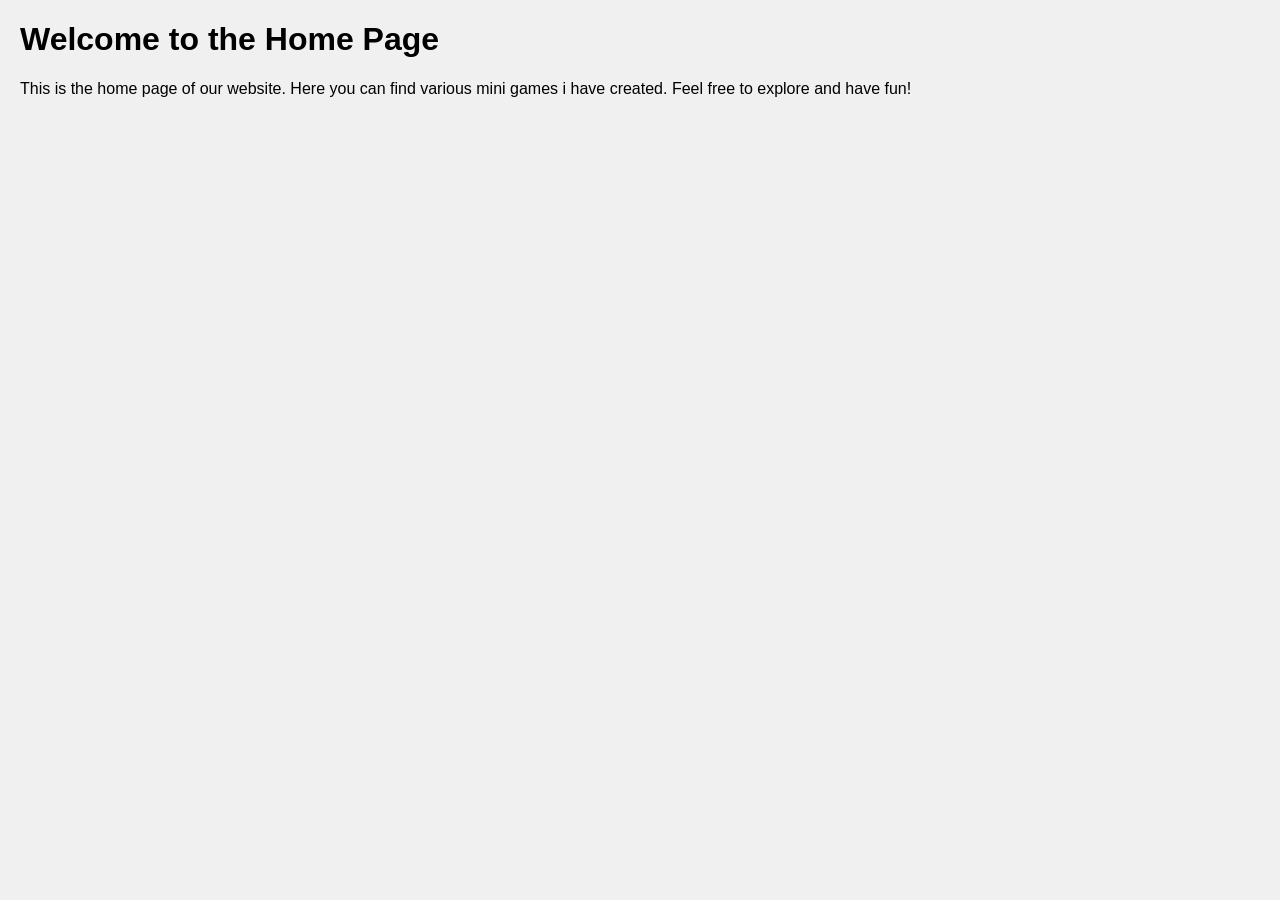
==== index.html @ ac051b62 "Homepage" ====
<!DOCTYPE html>
<html lang="en">
<head>
    <meta charset="UTF-8">
    <meta name="viewport" content="width=device-width, initial-scale=1.0">
    <title>Home page </title>
    <link rel="stylesheet" href="style.css">
</head>
<body>
    <h1>Welcome to the Home Page</h1>
    <p>This is the home page of our website. Here you can find various mini games i have created. Feel free to explore and have fun!</p>
</body>
</html>
---- style.css ----
body {
    font-family: Arial, sans-serif;
    margin: 20px;
    background-color: #f0f0f0;
}
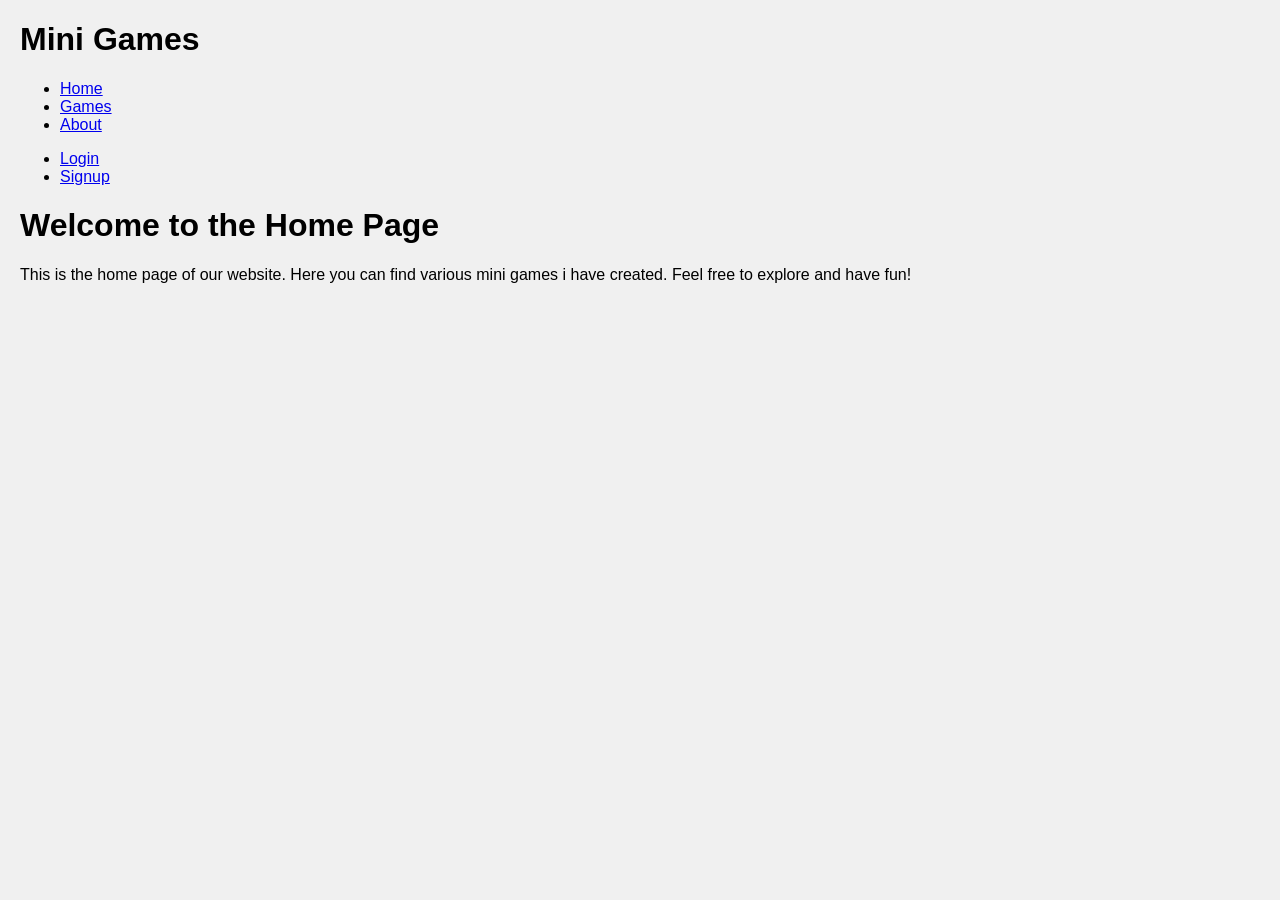
==== commit cf756336: "Home 1.0" ====
--- a/index.html
+++ b/index.html
@@ -7,7 +7,28 @@
     <link rel="stylesheet" href="style.css">
 </head>
 <body>
+    <div class="Home">
+        <div class="container">
+            <div class="header">
+               <h1>Mini Games</h1>
+                <div class="left-section">
+                    <ul>
+                        <li><a href="index.html">Home</a></li>
+                        <li><a href="games.html">Games</a></li>
+                        <li><a href="about.html">About</a></li>
+                    </ul>
+                </div>
+                <div class="right-section">
+                    <ul>
+                        <li><a href="login.html">Login</a></li>
+                        <li><a href="signup.html">Signup</a></li>
+                    </ul>
+            </div>
+            <div class="Hero-section">
     <h1>Welcome to the Home Page</h1>
     <p>This is the home page of our website. Here you can find various mini games i have created. Feel free to explore and have fun!</p>
+    </div>
+</div>  
+     </div>
 </body>
 </html>
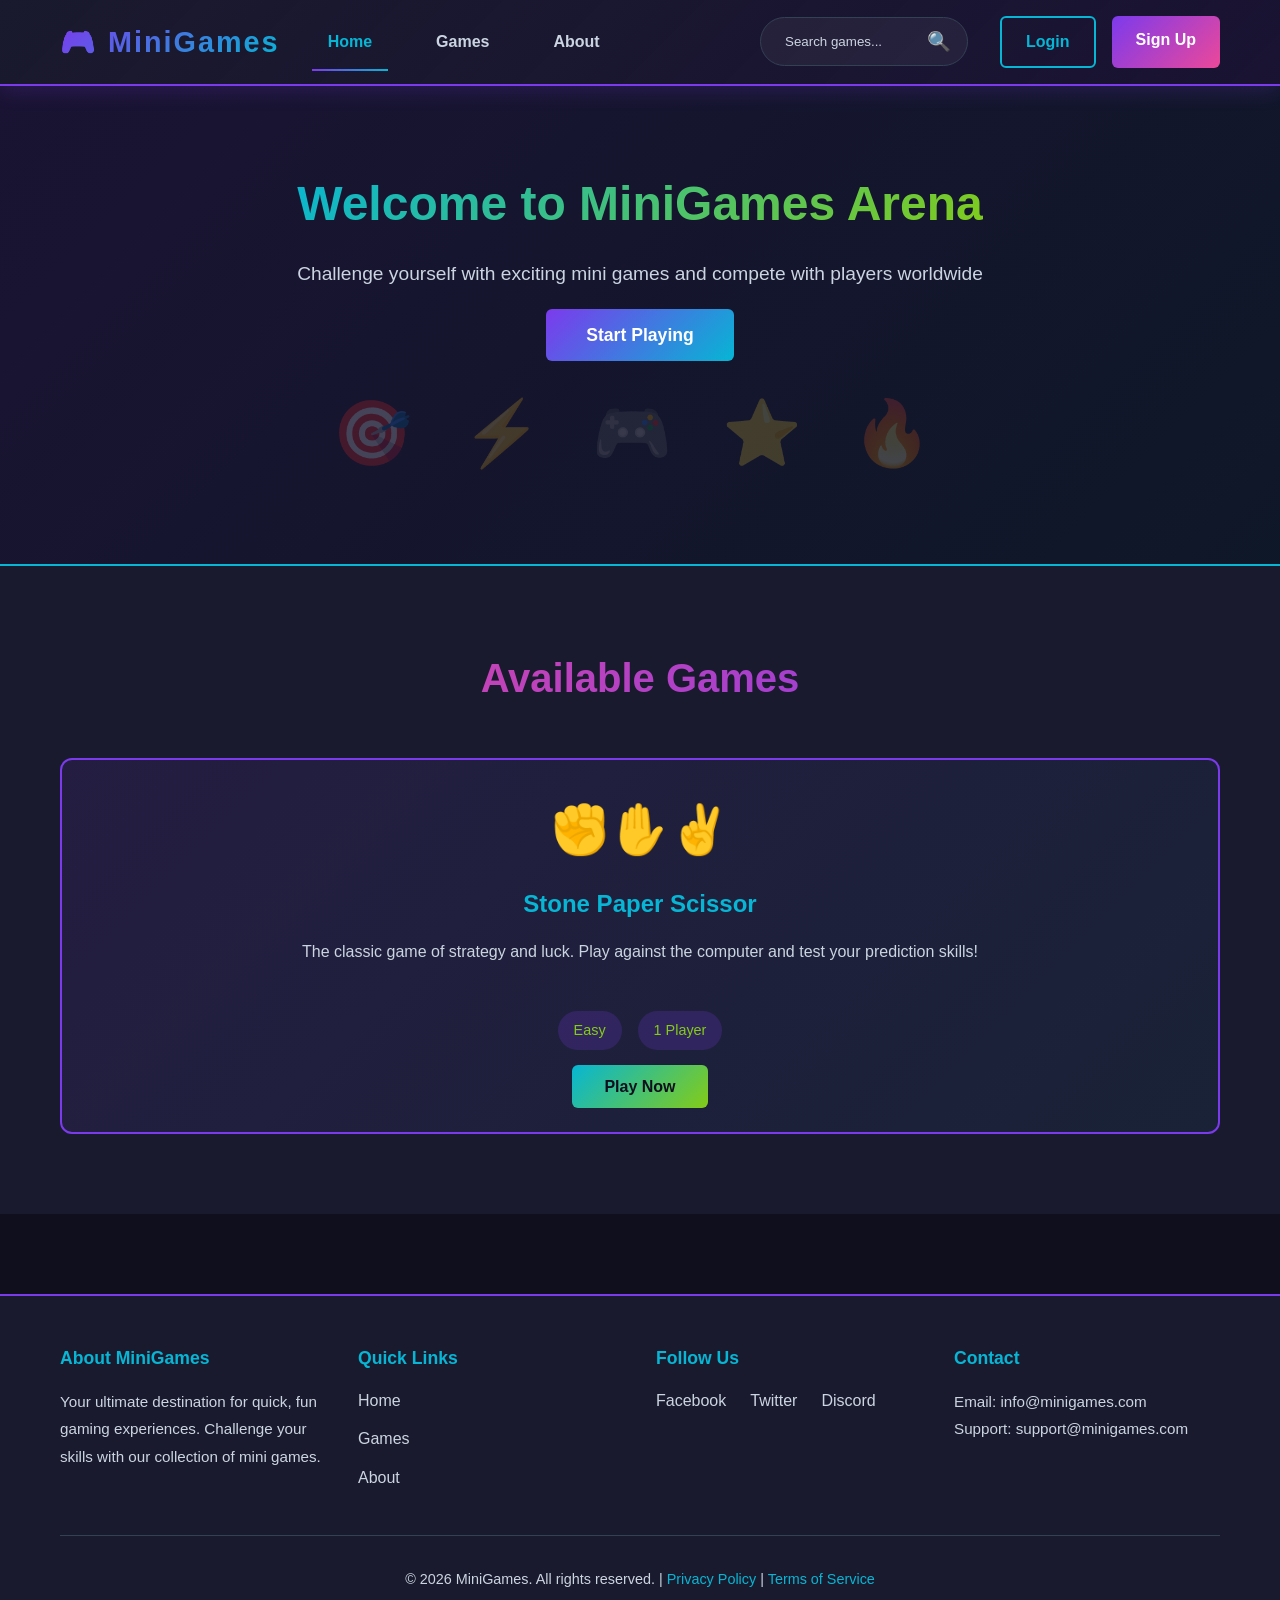
==== commit 34ccdf3c: "Home 1.1" ====
--- a/index.html
+++ b/index.html
@@ -3,32 +3,101 @@
 <head>
     <meta charset="UTF-8">
     <meta name="viewport" content="width=device-width, initial-scale=1.0">
-    <title>Home page </title>
+    <title>MiniGames - Play Epic Gaming Challenges</title>
     <link rel="stylesheet" href="style.css">
 </head>
 <body>
-    <div class="Home">
+    <!-- Navigation Header -->
+    <header class="navbar">
         <div class="container">
-            <div class="header">
-               <h1>Mini Games</h1>
-                <div class="left-section">
+            <div class="logo">
+                <h1>🎮 MiniGames</h1>
+            </div>
+            
+            <nav class="nav-menu">
+                <a href="index.html" class="nav-link active">Home</a>
+                <a href="#games" class="nav-link">Games</a>
+                <a href="#about" class="nav-link">About</a>
+            </nav>
+
+            <div class="search-bar">
+                <input type="text" placeholder="Search games..." class="search-input">
+                <button class="search-btn">🔍</button>
+            </div>
+
+            <div class="auth-buttons">
+                <a href="login.html" class="btn btn-login">Login</a>
+                <a href="signup.html" class="btn btn-signup">Sign Up</a>
+            </div>
+        </div>
+    </header>
+
+    <!-- Hero Section -->
+    <section class="hero">
+        <div class="hero-content">
+            <h2>Welcome to MiniGames Arena</h2>
+            <p>Challenge yourself with exciting mini games and compete with players worldwide</p>
+            <a href="#games" class="btn btn-primary">Start Playing</a>
+        </div>
+        <div class="hero-background">
+            🎯 ⚡ 🎮 ⭐ 🔥
+        </div>
+    </section>
+
+    <!-- Games Section -->
+    <section class="games" id="games">
+        <div class="container">
+            <h2 class="section-title">Available Games</h2>
+            <div class="games-grid">
+                <!-- Stone Paper Scissor Game Card -->
+                <div class="game-card">
+                    <div class="game-icon">✊✋✌️</div>
+                    <h3>Stone Paper Scissor</h3>
+                    <p>The classic game of strategy and luck. Play against the computer and test your prediction skills!</p>
+                    <div class="game-stats">
+                        <span class="difficulty">Easy</span>
+                        <span class="players">1 Player</span>
+                    </div>
+                    <a href="stone.html" class="btn btn-play">Play Now</a>
+                </div>
+            </div>
+        </div>
+    </section>
+
+    <!-- Footer -->
+    <footer class="footer">
+        <div class="container">
+            <div class="footer-content">
+                <div class="footer-section">
+                    <h4>About MiniGames</h4>
+                    <p>Your ultimate destination for quick, fun gaming experiences. Challenge your skills with our collection of mini games.</p>
+                </div>
+                <div class="footer-section">
+                    <h4>Quick Links</h4>
                     <ul>
                         <li><a href="index.html">Home</a></li>
-                        <li><a href="games.html">Games</a></li>
-                        <li><a href="about.html">About</a></li>
+                        <li><a href="#games">Games</a></li>
+                        <li><a href="#about">About</a></li>
                     </ul>
                 </div>
-                <div class="right-section">
-                    <ul>
-                        <li><a href="login.html">Login</a></li>
-                        <li><a href="signup.html">Signup</a></li>
-                    </ul>
+                <div class="footer-section">
+                    <h4>Follow Us</h4>
+                    <div class="social-links">
+                        <a href="#">Facebook</a>
+                        <a href="#">Twitter</a>
+                        <a href="#">Discord</a>
+                    </div>
+                </div>
+                <div class="footer-section">
+                    <h4>Contact</h4>
+                    <p>Email: info@minigames.com</p>
+                    <p>Support: support@minigames.com</p>
+                </div>
             </div>
-            <div class="Hero-section">
-    <h1>Welcome to the Home Page</h1>
-    <p>This is the home page of our website. Here you can find various mini games i have created. Feel free to explore and have fun!</p>
-    </div>
-</div>  
-     </div>
+            <div class="footer-bottom">
+                <p>&copy; 2026 MiniGames. All rights reserved. | <a href="#">Privacy Policy</a> | <a href="#">Terms of Service</a></p>
+            </div>
+        </div>
+    </footer>
 </body>
 </html>
--- a/style.css
+++ b/style.css
@@ -1,5 +1,440 @@
+* {
+    margin: 0;
+    padding: 0;
+    box-sizing: border-box;
+}
+
+:root {
+    --dark-bg: #0f0f1e;
+    --darker-bg: #1a1a2e;
+    --accent-purple: #7c3aed;
+    --accent-cyan: #06b6d4;
+    --accent-lime: #84cc16;
+    --accent-pink: #ec4899;
+    --text-primary: #ffffff;
+    --text-secondary: #cbd5e1;
+    --border-color: #334155;
+}
+
 body {
-    font-family: Arial, sans-serif;
-    margin: 20px;
-    background-color: #f0f0f0;
+    font-family: 'Segoe UI', Tahoma, Geneva, Verdana, sans-serif;
+    background-color: var(--dark-bg);
+    color: var(--text-primary);
+    line-height: 1.6;
+}
+
+.container {
+    max-width: 1200px;
+    margin: 0 auto;
+    padding: 0 20px;
+}
+
+/* Navbar Styles */
+.navbar {
+    background: linear-gradient(135deg, var(--darker-bg) 0%, rgba(124, 58, 237, 0.1) 100%);
+    border-bottom: 2px solid var(--accent-purple);
+    padding: 1rem 0;
+    position: sticky;
+    top: 0;
+    z-index: 100;
+    box-shadow: 0 4px 20px rgba(124, 58, 237, 0.2);
+}
+
+.navbar .container {
+    display: flex;
+    justify-content: space-between;
+    align-items: center;
+    gap: 2rem;
+}
+
+.logo h1 {
+    font-size: 1.8rem;
+    background: linear-gradient(135deg, var(--accent-purple), var(--accent-cyan));
+    -webkit-background-clip: text;
+    -webkit-text-fill-color: transparent;
+    background-clip: text;
+    font-weight: 800;
+    letter-spacing: 2px;
+}
+
+.nav-menu {
+    display: flex;
+    gap: 2rem;
+    flex: 1;
+}
+
+.nav-link {
+    color: var(--text-secondary);
+    text-decoration: none;
+    font-weight: 600;
+    padding: 0.5rem 1rem;
+    border-radius: 4px;
+    transition: all 0.3s ease;
+    position: relative;
+}
+
+.nav-link:hover,
+.nav-link.active {
+    color: var(--accent-cyan);
+}
+
+.nav-link.active::after {
+    content: '';
+    position: absolute;
+    bottom: -8px;
+    left: 0;
+    width: 100%;
+    height: 2px;
+    background: linear-gradient(90deg, var(--accent-purple), var(--accent-cyan));
+}
+
+/* Search Bar */
+.search-bar {
+    display: flex;
+    align-items: center;
+    background-color: rgba(255, 255, 255, 0.05);
+    border: 1px solid var(--border-color);
+    border-radius: 25px;
+    padding: 0.5rem 1rem;
+    transition: all 0.3s ease;
+}
+
+.search-bar:hover {
+    border-color: var(--accent-cyan);
+    box-shadow: 0 0 10px rgba(6, 182, 212, 0.3);
+}
+
+.search-input {
+    background: none;
+    border: none;
+    color: var(--text-primary);
+    padding: 0.5rem;
+    width: 150px;
+    outline: none;
+}
+
+.search-input::placeholder {
+    color: var(--text-secondary);
+}
+
+.search-btn {
+    background: none;
+    border: none;
+    color: var(--accent-cyan);
+    cursor: pointer;
+    font-size: 1.2rem;
+    transition: all 0.3s ease;
+}
+
+.search-btn:hover {
+    transform: scale(1.2);
+}
+
+/* Auth Buttons */
+.auth-buttons {
+    display: flex;
+    gap: 1rem;
+}
+
+.btn {
+    padding: 0.7rem 1.5rem;
+    border-radius: 6px;
+    text-decoration: none;
+    font-weight: 600;
+    transition: all 0.3s ease;
+    border: none;
+    cursor: pointer;
+    font-size: 1rem;
+}
+
+.btn-login {
+    background-color: transparent;
+    border: 2px solid var(--accent-cyan);
+    color: var(--accent-cyan);
+}
+
+.btn-login:hover {
+    background-color: var(--accent-cyan);
+    color: var(--dark-bg);
+    box-shadow: 0 0 15px rgba(6, 182, 212, 0.5);
+}
+
+.btn-signup {
+    background: linear-gradient(135deg, var(--accent-purple), var(--accent-pink));
+    color: white;
+    border: none;
+}
+
+.btn-signup:hover {
+    transform: translateY(-2px);
+    box-shadow: 0 5px 20px rgba(124, 58, 237, 0.4);
+}
+
+/* Hero Section */
+.hero {
+    padding: 5rem 2rem;
+    background: linear-gradient(135deg, rgba(124, 58, 237, 0.1) 0%, rgba(6, 182, 212, 0.05) 100%);
+    border-bottom: 2px solid var(--accent-cyan);
+    text-align: center;
+    position: relative;
+    overflow: hidden;
+}
+
+.hero::before {
+    content: '';
+    position: absolute;
+    top: -50%;
+    right: -50%;
+    width: 500px;
+    height: 500px;
+    background: radial-gradient(circle, rgba(124, 58, 237, 0.2) 0%, transparent 70%);
+    border-radius: 50%;
+}
+
+.hero-content {
+    position: relative;
+    z-index: 1;
+    max-width: 700px;
+    margin: 0 auto;
+}
+
+.hero-content h2 {
+    font-size: 3rem;
+    margin-bottom: 1rem;
+    background: linear-gradient(135deg, var(--accent-cyan), var(--accent-lime));
+    -webkit-background-clip: text;
+    -webkit-text-fill-color: transparent;
+    background-clip: text;
+}
+
+.hero-content p {
+    font-size: 1.2rem;
+    color: var(--text-secondary);
+    margin-bottom: 2rem;
+}
+
+.btn-primary {
+    background: linear-gradient(135deg, var(--accent-purple), var(--accent-cyan));
+    color: white;
+    padding: 1rem 2.5rem;
+    font-size: 1.1rem;
+}
+
+.btn-primary:hover {
+    transform: translateY(-3px);
+    box-shadow: 0 8px 25px rgba(6, 182, 212, 0.4);
+}
+
+.hero-background {
+    font-size: 4rem;
+    opacity: 0.2;
+    margin-top: 2rem;
+    letter-spacing: 1rem;
+}
+
+/* Games Section */
+.games {
+    padding: 5rem 2rem;
+    background-color: var(--darker-bg);
+}
+
+.section-title {
+    text-align: center;
+    font-size: 2.5rem;
+    margin-bottom: 3rem;
+    background: linear-gradient(135deg, var(--accent-pink), var(--accent-purple));
+    -webkit-background-clip: text;
+    -webkit-text-fill-color: transparent;
+    background-clip: text;
+}
+
+.games-grid {
+    display: grid;
+    grid-template-columns: repeat(auto-fit, minmax(300px, 1fr));
+    gap: 2rem;
+}
+
+.game-card {
+    background: linear-gradient(135deg, rgba(124, 58, 237, 0.1) 0%, rgba(6, 182, 212, 0.05) 100%);
+    border: 2px solid var(--accent-purple);
+    border-radius: 12px;
+    padding: 2rem;
+    text-align: center;
+    transition: all 0.3s ease;
+    position: relative;
+    overflow: hidden;
+}
+
+.game-card::before {
+    content: '';
+    position: absolute;
+    top: -2px;
+    left: -2px;
+    right: -2px;
+    bottom: -2px;
+    background: linear-gradient(135deg, var(--accent-purple), var(--accent-cyan), var(--accent-pink));
+    border-radius: 12px;
+    z-index: -1;
+    opacity: 0;
+    transition: opacity 0.3s ease;
+}
+
+.game-card:hover {
+    transform: translateY(-8px);
+    border-color: var(--accent-cyan);
+}
+
+.game-card:hover::before {
+    opacity: 0.2;
+}
+
+.game-icon {
+    font-size: 3rem;
+    margin-bottom: 1rem;
+}
+
+.game-card h3 {
+    font-size: 1.5rem;
+    margin-bottom: 1rem;
+    color: var(--accent-cyan);
+}
+
+.game-card p {
+    color: var(--text-secondary);
+    margin-bottom: 1.5rem;
+    min-height: 3rem;
+}
+
+.game-stats {
+    display: flex;
+    justify-content: center;
+    gap: 1rem;
+    margin-bottom: 1.5rem;
+}
+
+.difficulty,
+.players {
+    background-color: rgba(124, 58, 237, 0.2);
+    padding: 0.5rem 1rem;
+    border-radius: 20px;
+    font-size: 0.9rem;
+    color: var(--accent-lime);
+}
+
+.btn-play {
+    background: linear-gradient(135deg, var(--accent-cyan), var(--accent-lime));
+    color: var(--dark-bg);
+    padding: 0.8rem 2rem;
+    font-weight: bold;
+    width: 100%;
+}
+
+.btn-play:hover {
+    transform: scale(1.05);
+    box-shadow: 0 5px 20px rgba(132, 204, 22, 0.4);
+}
+
+/* Footer */
+.footer {
+    background-color: var(--darker-bg);
+    border-top: 2px solid var(--accent-purple);
+    color: var(--text-secondary);
+    padding: 3rem 0 1rem;
+    margin-top: 5rem;
+}
+
+.footer-content {
+    display: grid;
+    grid-template-columns: repeat(auto-fit, minmax(250px, 1fr));
+    gap: 2rem;
+    margin-bottom: 2rem;
+}
+
+.footer-section h4 {
+    color: var(--accent-cyan);
+    margin-bottom: 1rem;
+    font-size: 1.1rem;
+}
+
+.footer-section p {
+    font-size: 0.95rem;
+    line-height: 1.8;
+}
+
+.footer-section ul {
+    list-style: none;
+}
+
+.footer-section ul li {
+    margin-bottom: 0.8rem;
+}
+
+.footer-section a {
+    color: var(--text-secondary);
+    text-decoration: none;
+    transition: color 0.3s ease;
+}
+
+.footer-section a:hover {
+    color: var(--accent-cyan);
+}
+
+.social-links {
+    display: flex;
+    gap: 1.5rem;
+}
+
+.footer-bottom {
+    border-top: 1px solid var(--border-color);
+    padding-top: 2rem;
+    text-align: center;
+    font-size: 0.9rem;
+}
+
+.footer-bottom a {
+    color: var(--accent-cyan);
+    text-decoration: none;
+    transition: color 0.3s ease;
+}
+
+.footer-bottom a:hover {
+    color: var(--accent-pink);
+}
+
+/* Responsive Design */
+@media (max-width: 768px) {
+    .navbar .container {
+        flex-direction: column;
+        gap: 1rem;
+    }
+
+    .nav-menu {
+        flex-direction: column;
+        gap: 0.5rem;
+    }
+
+    .search-input {
+        width: 100px;
+    }
+
+    .auth-buttons {
+        width: 100%;
+    }
+
+    .btn-login,
+    .btn-signup {
+        flex: 1;
+    }
+
+    .hero-content h2 {
+        font-size: 2rem;
+    }
+
+    .games-grid {
+        grid-template-columns: 1fr;
+    }
+
+    .footer-content {
+        grid-template-columns: 1fr;
+    }
 }
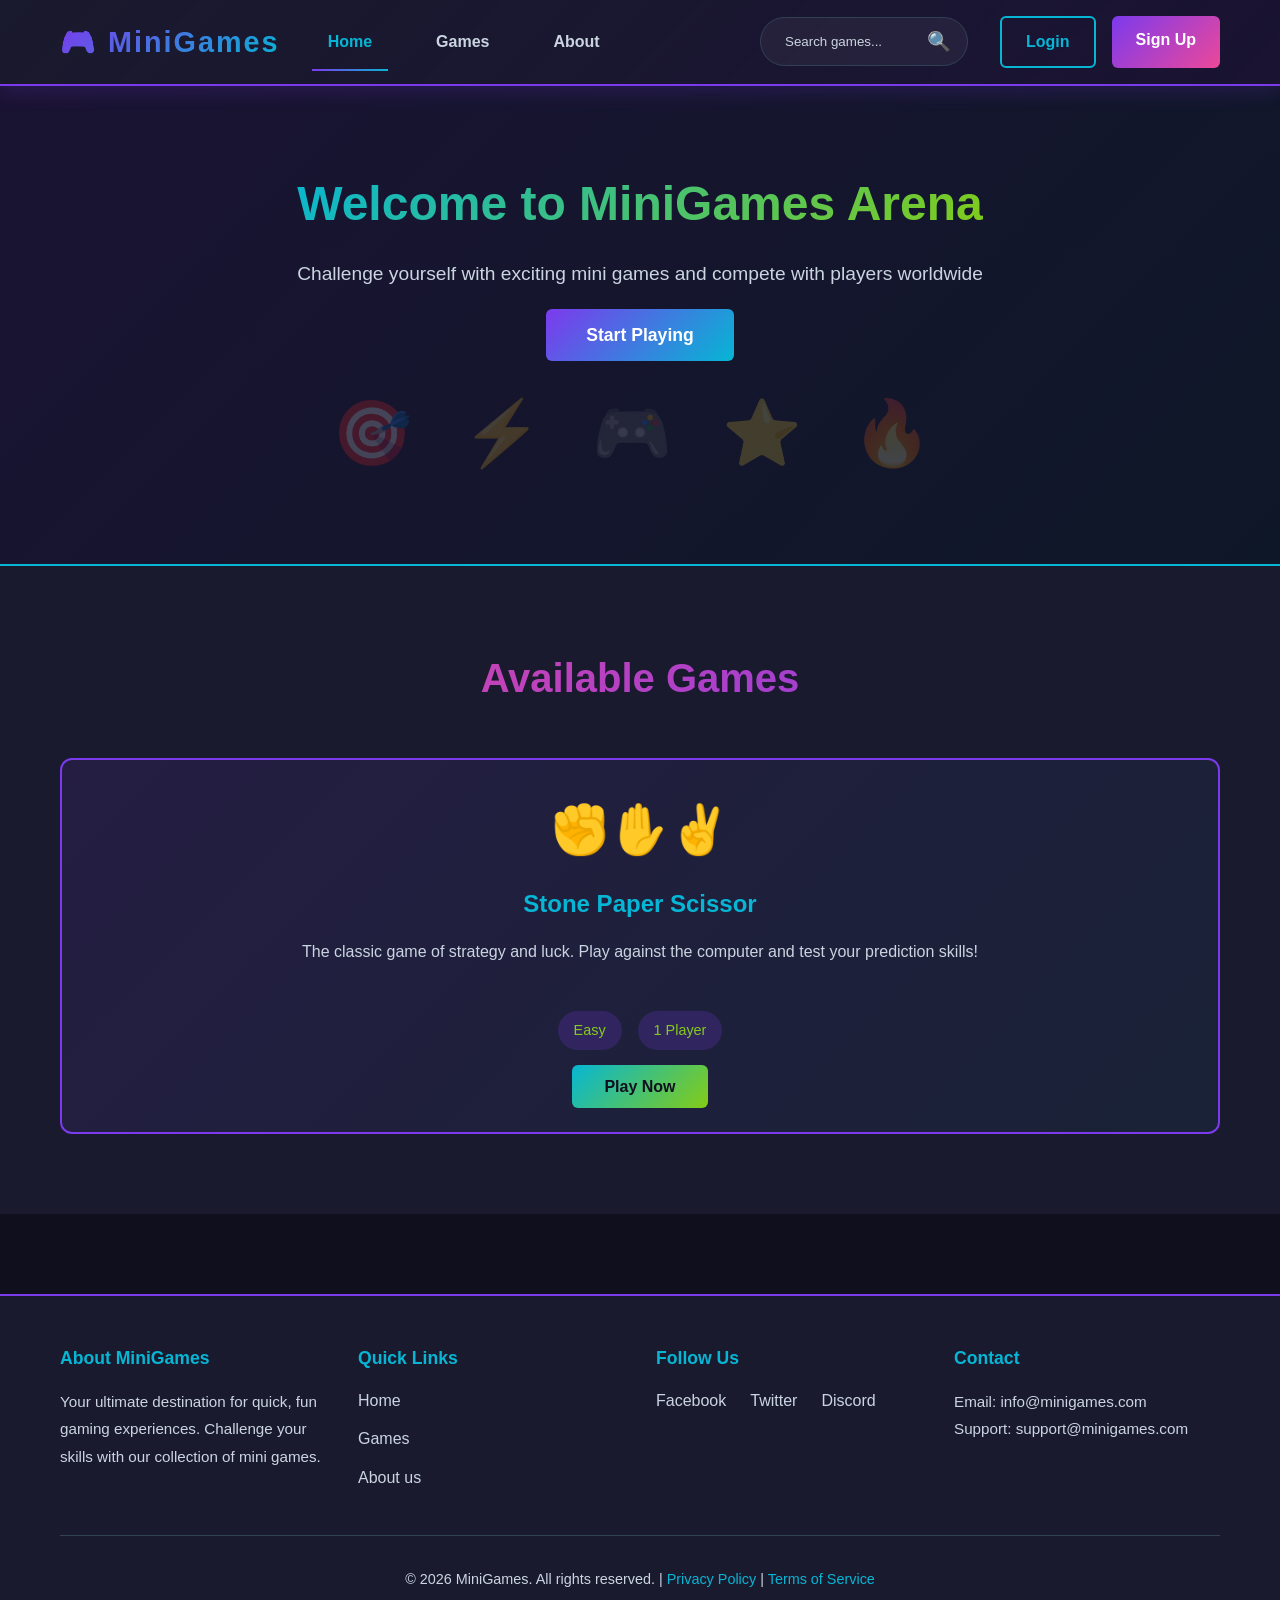
==== commit 1fa1545b: "home 1.0.1" ====
--- a/index.html
+++ b/index.html
@@ -77,7 +77,7 @@
                     <ul>
                         <li><a href="index.html">Home</a></li>
                         <li><a href="#games">Games</a></li>
-                        <li><a href="#about">About</a></li>
+                        <li><a href="#about">About us</a></li>
                     </ul>
                 </div>
                 <div class="footer-section">
@@ -100,4 +100,4 @@
         </div>
     </footer>
 </body>
-</html>+</html>
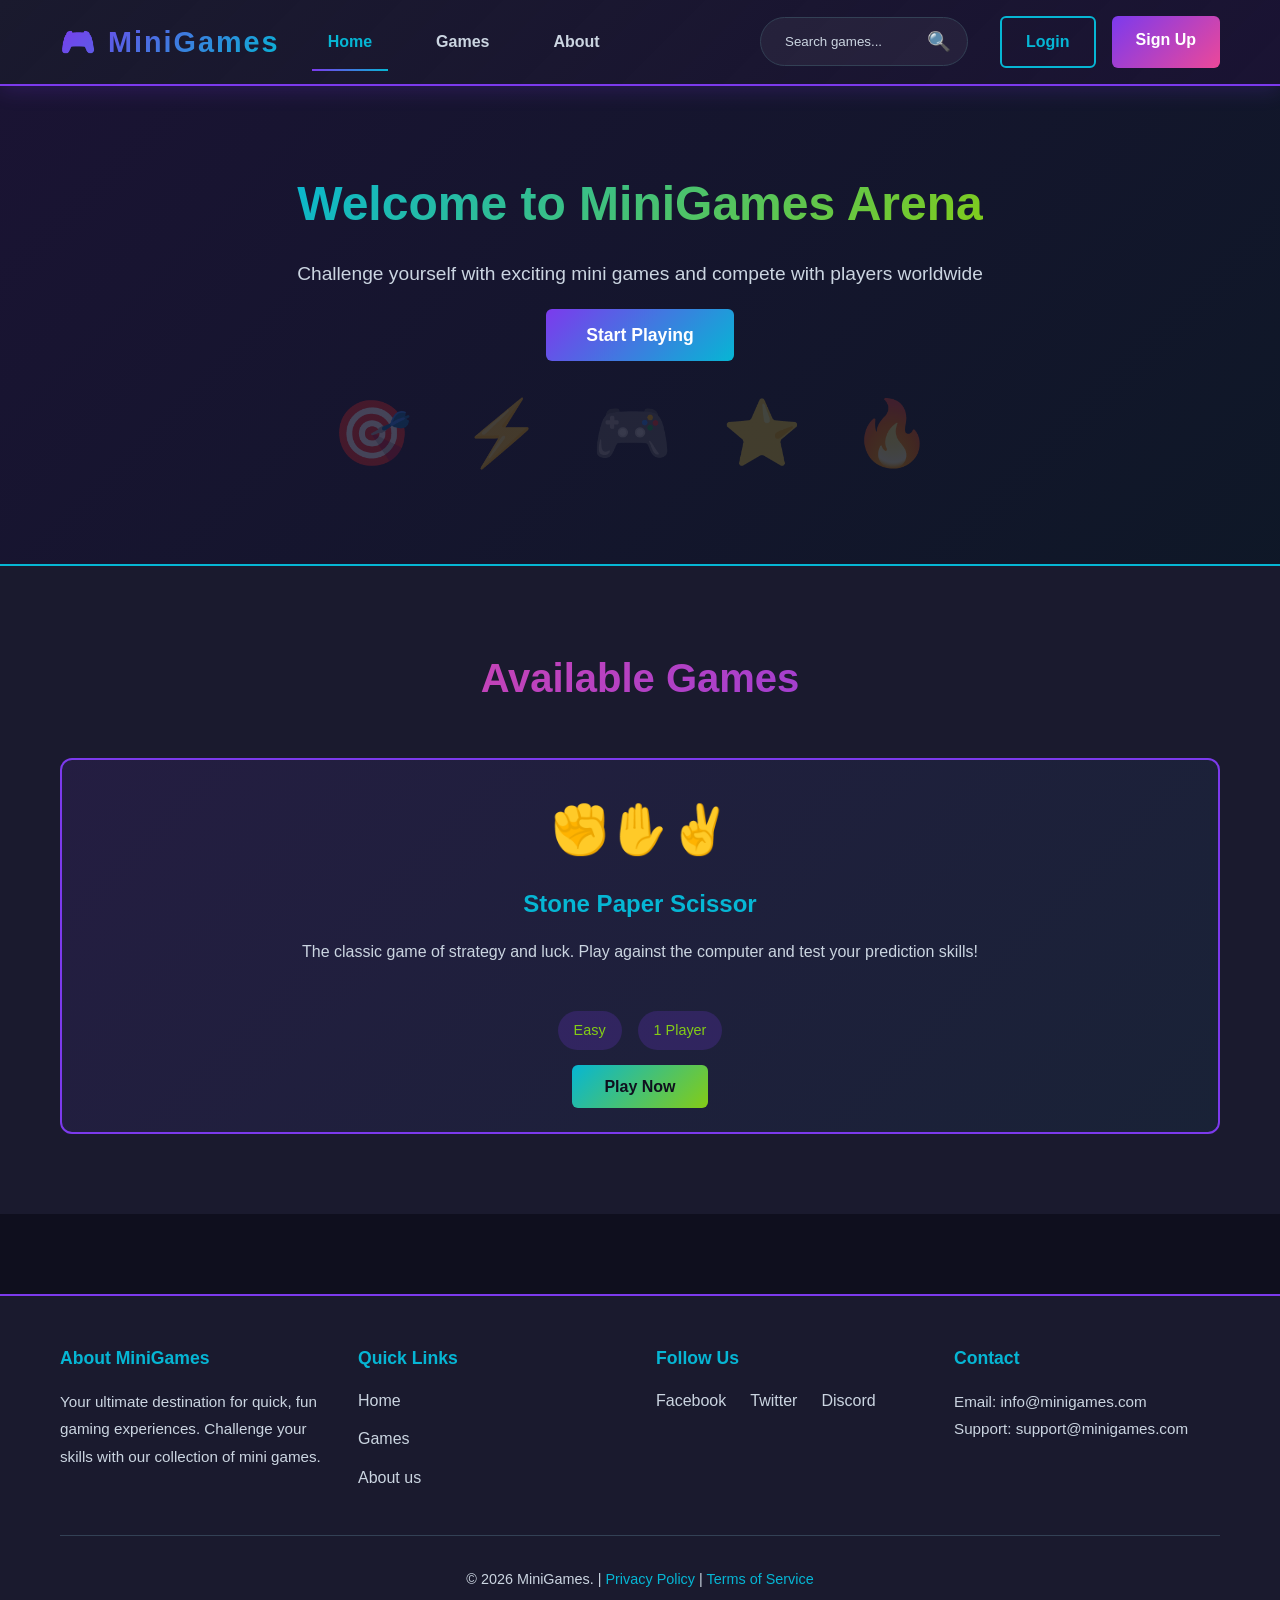
==== commit 279e1076: "home 1.0.2" ====
--- a/index.html
+++ b/index.html
@@ -95,7 +95,7 @@
                 </div>
             </div>
             <div class="footer-bottom">
-                <p>&copy; 2026 MiniGames. All rights reserved. | <a href="#">Privacy Policy</a> | <a href="#">Terms of Service</a></p>
+                <p>&copy; 2026 MiniGames. | <a href="#">Privacy Policy</a> | <a href="#">Terms of Service</a></p>
             </div>
         </div>
     </footer>
